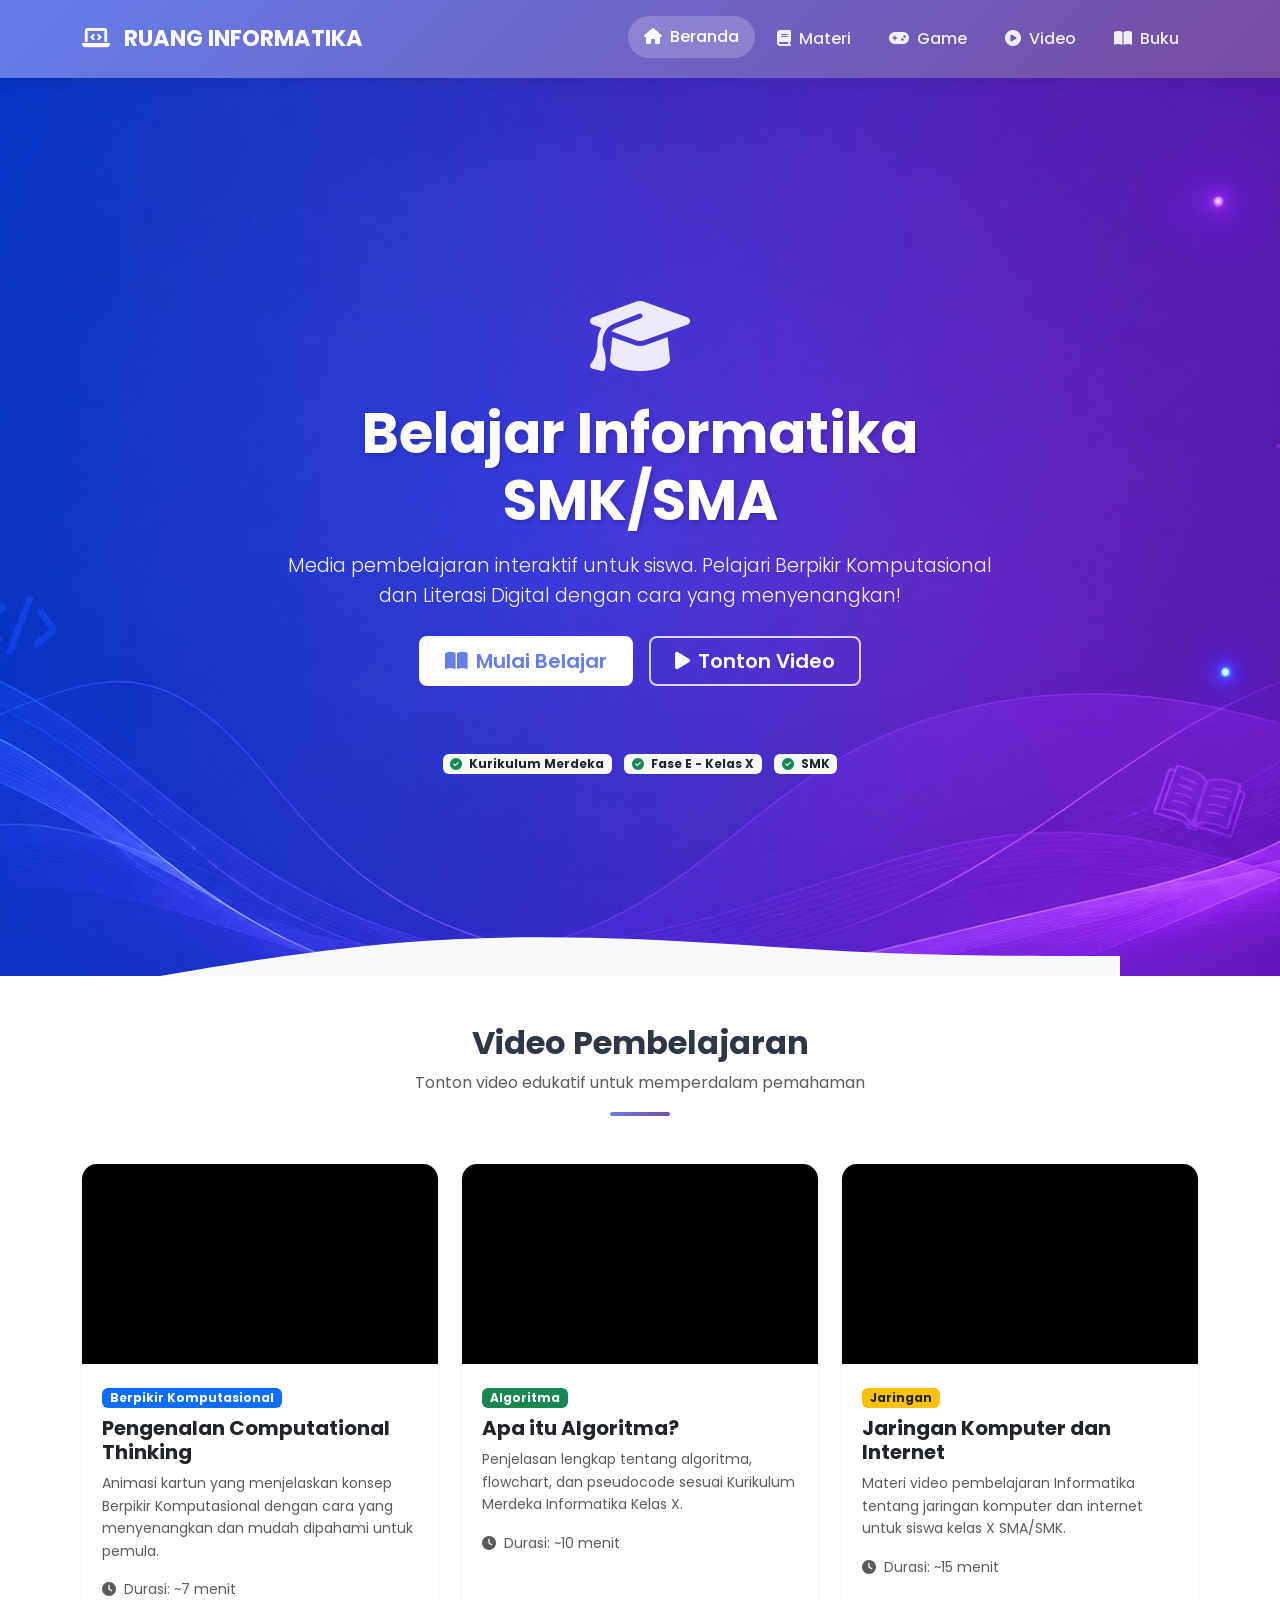
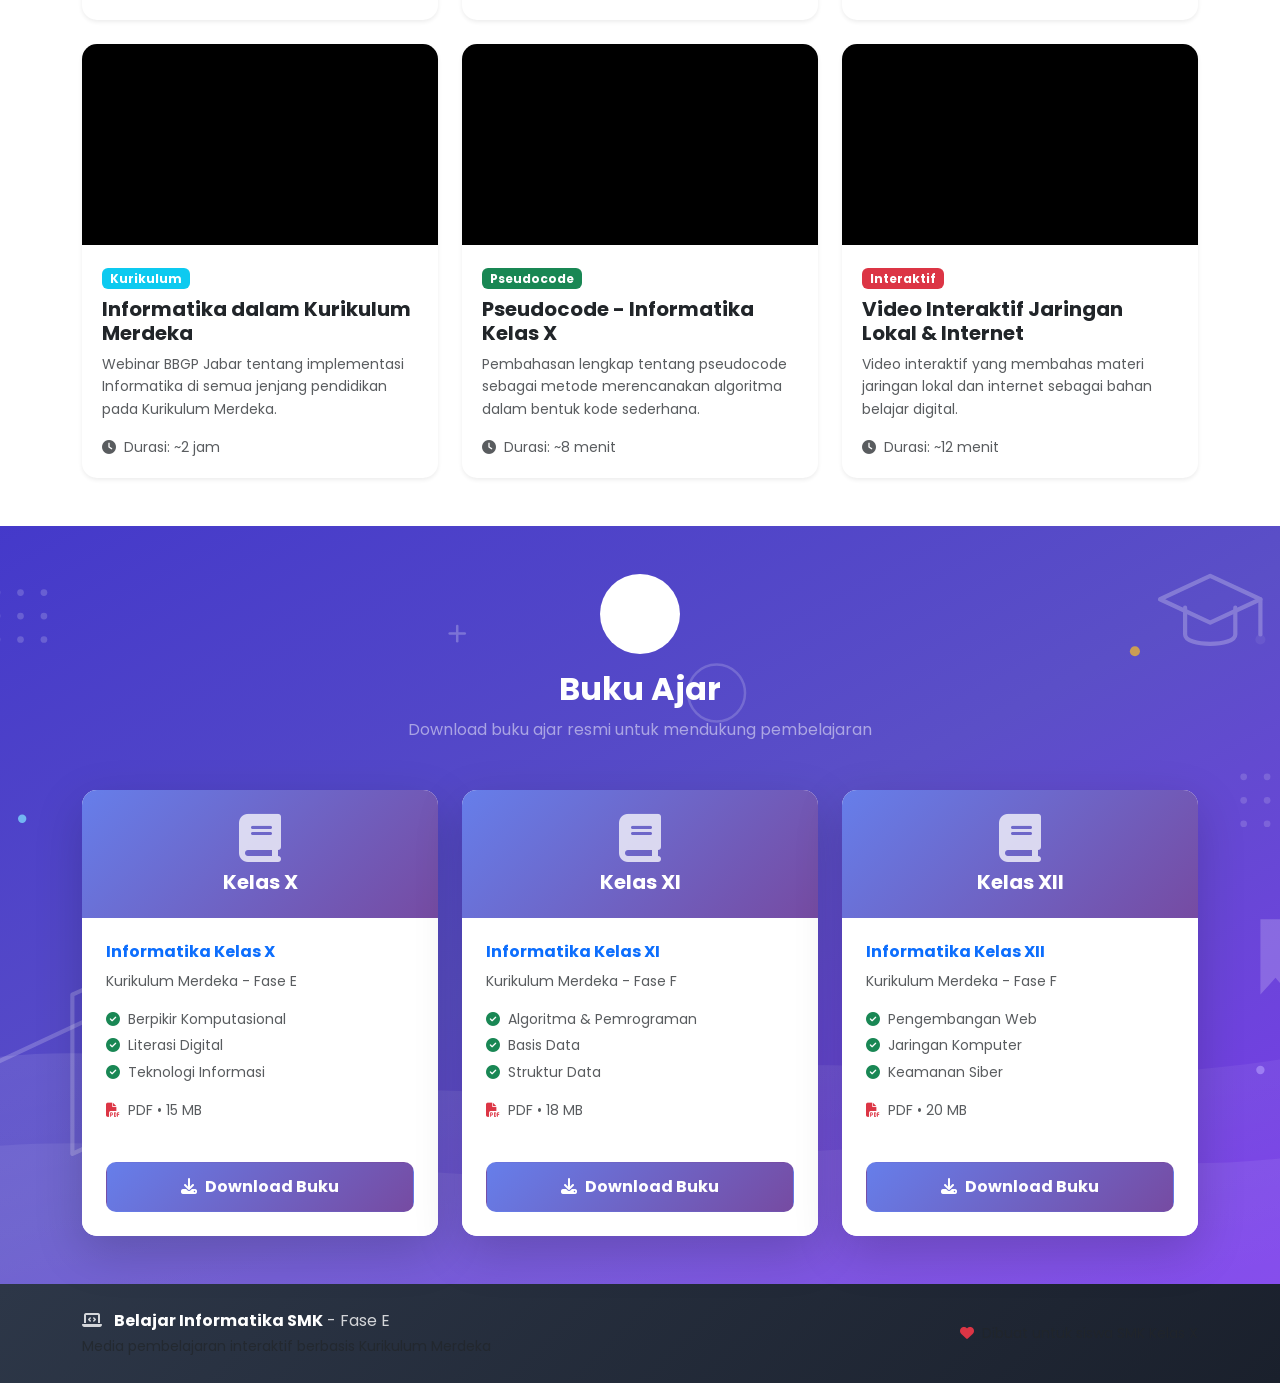
==== index.html @ 15241c8f "Add files via upload" ====
<!DOCTYPE html>
<html lang="id">
<head>
    <meta charset="UTF-8">
    <meta name="viewport" content="width=device-width, initial-scale=1.0">
    <title>Belajar Informatika SMK - Fase E</title>
    <!-- Bootstrap 5 CSS CDN -->
    <link href="https://cdn.jsdelivr.net/npm/bootstrap@5.3.2/dist/css/bootstrap.min.css" rel="stylesheet">
    <!-- Google Fonts -->
    <link href="https://fonts.googleapis.com/css2?family=Poppins:wght@300;400;500;600;700&display=swap" rel="stylesheet">
    <!-- Font Awesome -->
    <link rel="stylesheet" href="https://cdnjs.cloudflare.com/ajax/libs/font-awesome/6.4.2/css/all.min.css">
    <!-- Custom CSS -->
    <link rel="stylesheet" href="style.css">
<base target="_blank">
</head>
<body>
    <!-- ============================================ -->
    <!-- NAVBAR - Navigasi Utama Website              -->
    <!-- ============================================ -->
    <nav class="navbar navbar-expand-lg navbar-dark fixed-top" id="mainNav">
        <div class="container">
            <!-- Logo Website -->
            <a class="navbar-brand" href="#beranda">
                <i class="fas fa-laptop-code me-2"></i>
                <span class="fw-bold">RUANG INFORMATIKA</span>
            </a>
            <!-- Tombol Toggle untuk Mobile -->
            <button class="navbar-toggler" type="button" data-bs-toggle="collapse" data-bs-target="#navbarNav">
                <span class="navbar-toggler-icon"></span>
            </button>
            <!-- Menu Navigasi -->
            <div class="collapse navbar-collapse" id="navbarNav">
                <ul class="navbar-nav ms-auto">
                    <li class="nav-item">
                        <a class="nav-link active" href="#beranda"><i class="fas fa-home me-1"></i> Beranda</a>
                    </li>
                    <li class="nav-item">
                        <a class="nav-link" href="materi.html"><i class="fas fa-book me-1"></i> Materi</a>
                    </li>
                    <li class="nav-item">
                        <a class="nav-link" href="game.html"><i class="fas fa-gamepad me-1"></i> Game</a>
                    </li>
                    <li class="nav-item">
                        <a class="nav-link" href="#video"><i class="fas fa-play-circle me-1"></i> Video</a>
                    </li>
                    <li class="nav-item">
                        <a class="nav-link" href="#buku">
                            <i class="fas fa-book-open me-1"></i> Buku
                        </a>
                    </li>
                </ul>
            </div>
        </div>
    </nav>

    <!-- ============================================ -->
    <!-- HERO SECTION - Halaman Utama                 -->
    <!-- ============================================ -->
    <section id="beranda" class="hero-section d-flex align-items-center">
        <div class="container text-center">
            <div class="row justify-content-center">
                <div class="col-lg-8">
                    <!-- Animasi Icon -->
                    <div class="hero-icon mb-4">
                        <i class="fas fa-graduation-cap"></i>
                    </div>
                    <h1 class="display-4 fw-bold mb-3">Belajar Informatika SMK/SMA</h1>
                    <p class="lead mb-4">
                        Media pembelajaran interaktif untuk siswa. Pelajari Berpikir Komputasional 
                        dan Literasi Digital dengan cara yang menyenangkan!
                    </p>
                    <div class="d-flex justify-content-center gap-3 flex-wrap">
                        <a href="materi.html#bk" class="btn btn-primary btn-lg px-4">
                            <i class="fas fa-book-open me-2"></i>Mulai Belajar
                        </a>
                        <a href="#video" class="btn btn-outline-light btn-lg px-4">
                            <i class="fas fa-play me-2"></i>Tonton Video
                        </a>
                    </div>
                    <!-- Info CP -->
                    <div class="mt-5 pt-3">
                        <span class="badge bg-light text-dark me-2"><i class="fas fa-check-circle text-success me-1"></i> Kurikulum Merdeka</span>
                        <span class="badge bg-light text-dark me-2"><i class="fas fa-check-circle text-success me-1"></i> Fase E - Kelas X</span>
                        <span class="badge bg-light text-dark"><i class="fas fa-check-circle text-success me-1"></i> SMK</span>
                    </div>
                </div>
            </div>
        </div>
        <!-- Wave SVG -->
        <div class="wave-bottom">
            <svg viewBox="0 0 1440 120" fill="none" xmlns="http://www.w3.org/2000/svg">
                <path d="M0 120L60 110C120 100 240 80 360 70C480 60 600 60 720 65C840 70 960 80 1080 85C1200 90 1320 90 1380 90L1440 90V120H1380C1320 120 1200 120 1080 120C960 120 840 120 720 120C600 120 480 120 360 120C240 120 120 120 60 120H0Z" fill="#f8f9fa"/>
            </svg>
        </div>
    </section>

    <!-- ============================================ -->
    <!-- VIDEO SECTION - Pembelajaran Visual          -->
    <!-- ============================================ -->
    <section id="video" class="py-5">
        <div class="container">
            <div class="text-center mb-5">
                <h2 class="fw-bold section-title">Video Pembelajaran</h2>
                <p class="text-muted">Tonton video edukatif untuk memperdalam pemahaman</p>
                <div class="divider mx-auto"></div>
            </div>

            <div class="row g-4">
                <!-- Video 1: Berpikir Komputasional -->
                <div class="col-md-6 col-lg-4">
                    <div class="card video-card border-0 shadow-sm h-100">
                        <div class="ratio ratio-16x9">
                            <iframe 
                                src="https://www.youtube.com/embed/jCb9fpPrxLc" 
                                title="Pengenalan Computational Thinking"
                                allowfullscreen>
                            </iframe>
                        </div>
                        <div class="card-body">
                            <span class="badge bg-primary mb-2">Berpikir Komputasional</span>
                            <h5 class="card-title fw-bold">Pengenalan Computational Thinking</h5>
                            <p class="card-text text-muted small">
                                Animasi kartun yang menjelaskan konsep Berpikir Komputasional 
                                dengan cara yang menyenangkan dan mudah dipahami untuk pemula.
                            </p>
                            <div class="d-flex align-items-center text-muted small">
                                <i class="fas fa-clock me-2"></i> Durasi: ~7 menit
                            </div>
                        </div>
                    </div>
                </div>

                <!-- Video 2: Algoritma & Pseudocode -->
                <div class="col-md-6 col-lg-4">
                    <div class="card video-card border-0 shadow-sm h-100">
                        <div class="ratio ratio-16x9">
                            <iframe 
                                src="https://www.youtube.com/embed/BMHayvVbP1k" 
                                title="Apa itu Algoritma?"
                                allowfullscreen>
                            </iframe>
                        </div>
                        <div class="card-body">
                            <span class="badge bg-success mb-2">Algoritma</span>
                            <h5 class="card-title fw-bold">Apa itu Algoritma?</h5>
                            <p class="card-text text-muted small">
                                Penjelasan lengkap tentang algoritma, flowchart, dan pseudocode 
                                sesuai Kurikulum Merdeka Informatika Kelas X.
                            </p>
                            <div class="d-flex align-items-center text-muted small">
                                <i class="fas fa-clock me-2"></i> Durasi: ~10 menit
                            </div>
                        </div>
                    </div>
                </div>

                <!-- Video 3: Jaringan Komputer -->
                <div class="col-md-6 col-lg-4">
                    <div class="card video-card border-0 shadow-sm h-100">
                        <div class="ratio ratio-16x9">
                            <iframe 
                                src="https://www.youtube.com/embed/IxHjcgRG0Ng" 
                                title="Jaringan Komputer dan Internet"
                                allowfullscreen>
                            </iframe>
                        </div>
                        <div class="card-body">
                            <span class="badge bg-warning text-dark mb-2">Jaringan</span>
                            <h5 class="card-title fw-bold">Jaringan Komputer dan Internet</h5>
                            <p class="card-text text-muted small">
                                Materi video pembelajaran Informatika tentang jaringan komputer 
                                dan internet untuk siswa kelas X SMA/SMK.
                            </p>
                            <div class="d-flex align-items-center text-muted small">
                                <i class="fas fa-clock me-2"></i> Durasi: ~15 menit
                            </div>
                        </div>
                    </div>
                </div>

                <!-- Video 4: Literasi Digital -->
                <div class="col-md-6 col-lg-4">
                    <div class="card video-card border-0 shadow-sm h-100">
                        <div class="ratio ratio-16x9">
                            <iframe 
                                src="https://www.youtube.com/embed/hwLjSUuyQTw" 
                                title="Informatika dalam Kurikulum Merdeka"
                                allowfullscreen>
                            </iframe>
                        </div>
                        <div class="card-body">
                            <span class="badge bg-info mb-2">Kurikulum</span>
                            <h5 class="card-title fw-bold">Informatika dalam Kurikulum Merdeka</h5>
                            <p class="card-text text-muted small">
                                Webinar BBGP Jabar tentang implementasi Informatika di semua 
                                jenjang pendidikan pada Kurikulum Merdeka.
                            </p>
                            <div class="d-flex align-items-center text-muted small">
                                <i class="fas fa-clock me-2"></i> Durasi: ~2 jam
                            </div>
                        </div>
                    </div>
                </div>

                <!-- Video 5: Pseudocode -->
                <div class="col-md-6 col-lg-4">
                    <div class="card video-card border-0 shadow-sm h-100">
                        <div class="ratio ratio-16x9">
                            <iframe 
                                src="https://www.youtube.com/embed/QyY5cfz2390" 
                                title="Pseudocode Informatika Kelas X"
                                allowfullscreen>
                            </iframe>
                        </div>
                        <div class="card-body">
                            <span class="badge bg-success mb-2">Pseudocode</span>
                            <h5 class="card-title fw-bold">Pseudocode - Informatika Kelas X</h5>
                            <p class="card-text text-muted small">
                                Pembahasan lengkap tentang pseudocode sebagai metode 
                                merencanakan algoritma dalam bentuk kode sederhana.
                            </p>
                            <div class="d-flex align-items-center text-muted small">
                                <i class="fas fa-clock me-2"></i> Durasi: ~8 menit
                            </div>
                        </div>
                    </div>
                </div>

                <!-- Video 6: Keamanan Digital -->
                <div class="col-md-6 col-lg-4">
                    <div class="card video-card border-0 shadow-sm h-100">
                        <div class="ratio ratio-16x9">
                            <iframe 
                                src="https://www.youtube.com/embed/nlryyGLl16k" 
                                title="Video Interaktif Jaringan Lokal dan Internet"
                                allowfullscreen>
                            </iframe>
                        </div>
                        <div class="card-body">
                            <span class="badge bg-danger mb-2">Interaktif</span>
                            <h5 class="card-title fw-bold">Video Interaktif Jaringan Lokal & Internet</h5>
                            <p class="card-text text-muted small">
                                Video interaktif yang membahas materi jaringan lokal dan 
                                internet sebagai bahan belajar digital.
                            </p>
                            <div class="d-flex align-items-center text-muted small">
                                <i class="fas fa-clock me-2"></i> Durasi: ~12 menit
                            </div>
                        </div>
                    </div>
                </div>
            </div>
        </div>
    </section>

<!-- ========================================== -->
<!-- SECTION BUKU - Download Buku Ajar          -->
<!-- ========================================== -->
<section id="buku" class="py-5">
  <div class="container">
    
    <!-- Header Section -->
    <div class="text-center mb-5">
      <div class="d-inline-flex align-items-center justify-content-center rounded-circle bg-white bg-opacity-20 mb-3" 
           style="width: 80px; height: 80px;">
        <i class="fas fa-book-open fa-2x text-white"></i>
      </div>
      <h2 class="fw-bold text-white mb-2">Buku Ajar</h2>
      <p class="text-white-50">Download buku ajar resmi untuk mendukung pembelajaran</p>
    </div>

    <!-- Grid Buku -->
    <div class="row g-4 justify-content-center">
      
      <!-- Buku Kelas X -->
      <div class="col-md-6 col-lg-4">
        <div class="card h-100 border-0 shadow-lg" style="border-radius: 15px; overflow: hidden;">
          <div class="card-header text-white text-center py-4" 
               style="background: linear-gradient(135deg, #667eea 0%, #764ba2 100%); border: none;">
            <i class="fas fa-book fa-3x mb-2 opacity-75"></i>
            <h5 class="fw-bold mb-0">Kelas X</h5>
          </div>
          <div class="card-body p-4">
            <h6 class="fw-bold text-primary">Informatika Kelas X</h6>
            <p class="text-muted small mb-3">Kurikulum Merdeka - Fase E</p>
            
            <ul class="list-unstyled small text-muted mb-3">
              <li class="mb-1"><i class="fas fa-check-circle text-success me-2"></i>Berpikir Komputasional</li>
              <li class="mb-1"><i class="fas fa-check-circle text-success me-2"></i>Literasi Digital</li>
              <li class="mb-1"><i class="fas fa-check-circle text-success me-2"></i>Teknologi Informasi</li>
            </ul>

            <div class="d-flex align-items-center text-muted small mb-3">
              <i class="fas fa-file-pdf text-danger me-2"></i>
              <span>PDF • 15 MB</span>
            </div>
          </div>
          <div class="card-footer bg-white border-0 p-4 pt-0">
            <a href="https://buku.kemendikdasmen.go.id/katalog/informatika-untuk-smamasmkmak-kelas-x-edisi-revisi" 
               class="btn w-100 text-white fw-bold" 
               style="background: linear-gradient(135deg, #667eea 0%, #764ba2 100%); border-radius: 10px; padding: 12px;"
               download>
              <i class="fas fa-download me-2"></i>Download Buku
            </a>
          </div>
        </div>
      </div>

      <!-- Buku Kelas XI -->
      <div class="col-md-6 col-lg-4">
        <div class="card h-100 border-0 shadow-lg" style="border-radius: 15px; overflow: hidden;">
          <div class="card-header text-white text-center py-4" 
               style="background: linear-gradient(135deg, #667eea 0%, #764ba2 100%); border: none;">
            <i class="fas fa-book fa-3x mb-2 opacity-75"></i>
            <h5 class="fw-bold mb-0">Kelas XI</h5>
          </div>
          <div class="card-body p-4">
            <h6 class="fw-bold text-primary">Informatika Kelas XI</h6>
            <p class="text-muted small mb-3">Kurikulum Merdeka - Fase F</p>
            
            <ul class="list-unstyled small text-muted mb-3">
              <li class="mb-1"><i class="fas fa-check-circle text-success me-2"></i>Algoritma & Pemrograman</li>
              <li class="mb-1"><i class="fas fa-check-circle text-success me-2"></i>Basis Data</li>
              <li class="mb-1"><i class="fas fa-check-circle text-success me-2"></i>Struktur Data</li>
            </ul>

            <div class="d-flex align-items-center text-muted small mb-3">
              <i class="fas fa-file-pdf text-danger me-2"></i>
              <span>PDF • 18 MB</span>
            </div>
          </div>
          <div class="card-footer bg-white border-0 p-4 pt-0">
            <a href="https://buku.kemendikdasmen.go.id/katalog/informatika-untuk-smama-kelas-xi-edisi-revisi" 
               class="btn w-100 text-white fw-bold" 
               style="background: linear-gradient(135deg, #667eea 0%, #764ba2 100%); border-radius: 10px; padding: 12px;"
               download>
              <i class="fas fa-download me-2"></i>Download Buku
            </a>
          </div>
        </div>
      </div>

      <!-- Buku Kelas XII -->
      <div class="col-md-6 col-lg-4">
        <div class="card h-100 border-0 shadow-lg" style="border-radius: 15px; overflow: hidden;">
          <div class="card-header text-white text-center py-4" 
               style="background: linear-gradient(135deg, #667eea 0%, #764ba2 100%); border: none;">
            <i class="fas fa-book fa-3x mb-2 opacity-75"></i>
            <h5 class="fw-bold mb-0">Kelas XII</h5>
          </div>
          <div class="card-body p-4">
            <h6 class="fw-bold text-primary">Informatika Kelas XII</h6>
            <p class="text-muted small mb-3">Kurikulum Merdeka - Fase F</p>
            
            <ul class="list-unstyled small text-muted mb-3">
              <li class="mb-1"><i class="fas fa-check-circle text-success me-2"></i>Pengembangan Web</li>
              <li class="mb-1"><i class="fas fa-check-circle text-success me-2"></i>Jaringan Komputer</li>
              <li class="mb-1"><i class="fas fa-check-circle text-success me-2"></i>Keamanan Siber</li>
            </ul>

            <div class="d-flex align-items-center text-muted small mb-3">
              <i class="fas fa-file-pdf text-danger me-2"></i>
              <span>PDF • 20 MB</span>
            </div>
          </div>
          <div class="card-footer bg-white border-0 p-4 pt-0">
            <a href="https://buku.kemendikdasmen.go.id/katalog/informatika-untuk-smama-kelas-xii" 
               class="btn w-100 text-white fw-bold" 
               style="background: linear-gradient(135deg, #667eea 0%, #764ba2 100%); border-radius: 10px; padding: 12px;"
               download>
              <i class="fas fa-download me-2"></i>Download Buku
            </a>
          </div>
        </div>
      </div>

    </div>
  </div>
</section>

    <!-- ============================================ -->
    <!-- FOOTER - Bagian Bawah Website                -->
    <!-- ============================================ -->
    <footer class="footer py-4">
        <div class="container">
            <div class="row align-items-center">
                <div class="col-md-6 text-center text-md-start">
                    <p class="mb-0">
                        <i class="fas fa-laptop-code me-2"></i>
                        <strong>Belajar Informatika SMK</strong> - Fase E
                    </p>
                    <small class="text-muted">Media pembelajaran interaktif berbasis Kurikulum Merdeka</small>
                </div>
                <div class="col-md-6 text-center text-md-end mt-3 mt-md-0">
                    <small class="text-muted">
                        <i class="fas fa-heart text-danger me-1"></i> Dibuat untuk siswa SMK Kelas X
                    </small>
                </div>
            </div>
        </div>
    </footer>

    <!-- Tombol Kembali ke Atas -->
    <button id="backToTop" class="btn btn-primary rounded-circle shadow" title="Kembali ke Atas">
        <i class="fas fa-arrow-up"></i>
    </button>

    <!-- Bootstrap 5 JS Bundle -->
    <script src="https://cdn.jsdelivr.net/npm/bootstrap@5.3.2/dist/js/bootstrap.bundle.min.js"></script>
    <!-- Custom JavaScript -->
    <script src="script.js"></script>
</body>
</html>
---- style.css ----
/* ============================================ */
/* STYLE.CSS - Gaya Tampilan Website            */
/* Dibuat untuk: Belajar Informatika SMK Fase E */
/* ============================================ */

/* --- Variabel Warna (CSS Custom Properties) --- */
:root {
    --primary-color: #4e73df;
    --secondary-color: #858796;
    --success-color: #1cc88a;
    --info-color: #36b9cc;
    --warning-color: #f6c23e;
    --danger-color: #e74a3b;
    --dark-color: #5a5c69;
    --light-color: #f8f9fc;
    --font-family: 'Poppins', sans-serif;
}

/* --- Reset & Base Styles --- */
* {
    margin: 0;
    padding: 0;
    box-sizing: border-box;
}

body {
    font-family: var(--font-family);
    background-color: #ffffff;
    color: #333;
    line-height: 1.6;
    padding-top: 76px; /* Ruang untuk navbar fixed */
}

html {
    scroll-behavior: smooth; /* Scroll halus saat klik navigasi */
}

/* ============================================ */
/* NAVBAR - Gaya Navigasi                       */
/* ============================================ */
#mainNav {
    background: linear-gradient(135deg, #667eea 0%, #764ba2 100%);
    padding: 1rem 0;
    transition: all 0.3s ease;
    box-shadow: 0 2px 15px rgba(0,0,0,0.1);
}

#mainNav.navbar-scrolled {
    padding: 0.5rem 0;
    background: linear-gradient(135deg, #667eea 0%, #764ba2 100%);
    box-shadow: 0 4px 20px rgba(0,0,0,0.15);
}

.navbar-brand {
    font-size: 1.4rem;
    color: #fff !important;
}

.nav-link {
    color: rgba(255,255,255,0.9) !important;
    font-weight: 500;
    padding: 0.5rem 1rem !important;
    border-radius: 25px;
    transition: all 0.3s ease;
    margin: 0 3px;
}

.nav-link:hover,
.nav-link.active {
    color: #fff !important;
    background-color: rgba(255,255,255,0.2);
    transform: translateY(-2px);
}

/* ============================================ */
/* HERO SECTION - Halaman Utama                 */
/* ============================================ */
.hero-section {
    min-height: 100vh;
    background-image: url('images/hero-bg.jpg');
    background-size: cover;
    background-position: center;
    background-repeat: no-repeat;
    color: white;
    position: relative;
    padding: 120px 0 100px;
}

.hero-icon {
    animation: float 3s ease-in-out infinite;
}

.hero-icon i {
    font-size: 5rem;
    color: rgba(255,255,255,0.9);
}

@keyframes float {
    0%, 100% { transform: translateY(0); }
    50% { transform: translateY(-20px); }
}

.hero-section h1 {
    text-shadow: 2px 2px 4px rgba(0,0,0,0.2);
}

.hero-section .lead {
    font-size: 1.2rem;
    opacity: 0.95;
}

/* Tombol Hero */
.hero-section .btn-primary {
    background-color: #fff;
    color: #667eea;
    border: 2px solid #fff;
    font-weight: 600;
    transition: all 0.3s ease;
}

.hero-section .btn-primary:hover {
    background-color: transparent;
    color: #fff;
    transform: translateY(-3px);
    box-shadow: 0 10px 25px rgba(0,0,0,0.2);
}

.hero-section .btn-outline-light {
    border: 2px solid rgba(255,255,255,0.8);
    font-weight: 600;
    transition: all 0.3s ease;
}

.hero-section .btn-outline-light:hover {
    background-color: rgba(255,255,255,0.2);
    transform: translateY(-3px);
    box-shadow: 0 10px 25px rgba(0,0,0,0.2);
}

/* Wave SVG di bawah hero */
.wave-bottom {
    position: absolute;
    bottom: 0;
    left: 0;
    width: 100%;
    line-height: 0;
}

.wave-bottom svg {
    display: block;
    width: 100%;
    height: 80px;
}

/* ============================================ */
/* SECTION STYLES - Judul & Divider             */
/* ============================================ */
.section-title {
    color: #2d3748;
    position: relative;
    display: inline-block;
}

.divider {
    width: 60px;
    height: 4px;
    background: linear-gradient(135deg, #667eea 0%, #764ba2 100%);
    border-radius: 2px;
    margin-top: 15px;
}

/* ============================================ */
/* MATERI SECTION - Card Styles                 */
/* ============================================ */
.materi-card {
    border-radius: 15px;
    overflow: hidden;
    transition: all 0.3s ease;
    background: white;
}

.materi-card:hover {
    transform: translateY(-10px);
    box-shadow: 0 15px 35px rgba(0,0,0,0.1) !important;
}

/* Gradient backgrounds untuk card image */
.bg-gradient-primary { background: linear-gradient(135deg, #667eea 0%, #764ba2 100%); }
.bg-gradient-info { background: linear-gradient(135deg, #36b9cc 0%, #4e73df 100%); }
.bg-gradient-success { background: linear-gradient(135deg, #1cc88a 0%, #36b9cc 100%); }
.bg-gradient-warning { background: linear-gradient(135deg, #f6c23e 0%, #e74a3b 100%); }
.bg-gradient-danger { background: linear-gradient(135deg, #e74a3b 0%, #f6c23e 100%); }
.bg-gradient-secondary { background: linear-gradient(135deg, #858796 0%, #5a5c69 100%); }

.materi-card .card-body {
    padding: 1.5rem;
}

.materi-card .card-title {
    color: #2d3748;
    margin-bottom: 0.75rem;
}

.materi-card .badge {
    font-size: 0.75rem;
    padding: 0.4em 0.8em;
    border-radius: 20px;
}

/* Tab Pills */
.nav-pills .nav-link {
    color: #667eea !important;
    background-color: transparent;
    border: 2px solid #667eea;
    border-radius: 30px;
    padding: 0.6rem 1.5rem;
    font-weight: 600;
    margin: 0 5px 10px;
    transition: all 0.3s ease;
}

.nav-pills .nav-link:hover {
    background-color: #667eea;
    color: white !important;
}

.nav-pills .nav-link.active {
    background: linear-gradient(135deg, #667eea 0%, #764ba2 100%);
    border-color: transparent;
    color: white !important;
    box-shadow: 0 5px 15px rgba(102, 126, 234, 0.4);
}

/* ============================================ */
/* VIDEO SECTION - Card Video                   */
/* ============================================ */
.video-card {
    border-radius: 15px;
    overflow: hidden;
    transition: all 0.3s ease;
}

.video-card:hover {
    transform: translateY(-5px);
    box-shadow: 0 15px 35px rgba(0,0,0,0.12) !important;
}

.video-card .ratio {
    background-color: #000;
}

.video-card iframe {
    border: none;
}

.video-card .card-body {
    padding: 1.25rem;
}

/* ============================================ */
/* FOOTER - Bagian Bawah                        */
/* ============================================ */
.footer {
    background: linear-gradient(135deg, #2d3748 0%, #1a202c 100%);
    color: rgba(255,255,255,0.8);
}

.footer strong {
    color: white;
}

/* ============================================ */
/* BACK TO TOP BUTTON                           */
/* ============================================ */
#backToTop {
    position: fixed;
    bottom: 30px;
    right: 30px;
    width: 50px;
    height: 50px;
    display: none;
    align-items: center;
    justify-content: center;
    z-index: 1000;
    background: linear-gradient(135deg, #667eea 0%, #764ba2 100%);
    border: none;
    transition: all 0.3s ease;
}

#backToTop:hover {
    transform: translateY(-5px);
    box-shadow: 0 8px 20px rgba(102, 126, 234, 0.4);
}

#backToTop.show {
    display: flex;
}

/* ============================================ */
/* RESPONSIVE DESIGN - Mobile Friendly          */
/* ============================================ */
@media (max-width: 768px) {
    body {
        padding-top: 70px;
    }

    .hero-section {
        padding: 80px 0 60px;
        min-height: auto;
    }

    .hero-icon i {
        font-size: 3.5rem;
    }

    .hero-section h1 {
        font-size: 2rem;
    }

    .hero-section .lead {
        font-size: 1rem;
    }

    .nav-pills .nav-link {
        padding: 0.5rem 1rem;
        font-size: 0.9rem;
    }

    .materi-card,
    .video-card,
    .artikel-card {
        margin-bottom: 1rem;
    }
}

@media (max-width: 576px) {
    .hero-section h1 {
        font-size: 1.6rem;
    }

    .section-title {
        font-size: 1.5rem;
    }

    .navbar-brand {
        font-size: 1.1rem;
    }
}

/* ============================================ */
/* ANIMATIONS - Efek Tambahan                   */
/* ============================================ */
.fade-in {
    animation: fadeIn 0.8s ease-in;
}

@keyframes fadeIn {
    from { opacity: 0; transform: translateY(20px); }
    to { opacity: 1; transform: translateY(0); }
}

/* Selection color */
::selection {
    background-color: #667eea;
    color: white;
}

/* Scrollbar styling */
::-webkit-scrollbar {
    width: 10px;
}

::-webkit-scrollbar-track {
    background: #f1f1f1;
}

::-webkit-scrollbar-thumb {
    background: linear-gradient(135deg, #667eea 0%, #764ba2 100%);
    border-radius: 5px;
}

::-webkit-scrollbar-thumb:hover {
    background: linear-gradient(135deg, #764ba2 0%, #667eea 100%);
}
/* Styling khusus untuk section buku agar sesuai tema */
#buku {
  background-image: url('images/buku-bg.svg');
  background-size: cover;
  background-position: center;
  background-repeat: no-repeat;
}

#buku .card {
  transition: transform 0.3s ease, box-shadow 0.3s ease;
}

#buku .card:hover {
  transform: translateY(-10px);
  box-shadow: 0 20px 40px rgba(0,0,0,0.2) !important;
}

#buku .btn:hover {
  opacity: 0.9;
  transform: scale(1.02);
}
/* ============================================ */
/* GAME PAGE - Halaman Game Edukasi             */
/* ============================================ */
.game-hero {
    background-image: url('images/hero-bg.jpg');
    background-size: cover;
    background-position: center;
    background-repeat: no-repeat;
    padding: 140px 0 70px;
}

.game-card {
    border-radius: 15px;
    overflow: hidden;
    transition: all 0.3s ease;
}

.game-card:hover {
    transform: translateY(-8px);
    box-shadow: 0 15px 35px rgba(0,0,0,0.12) !important;
}

.game-card-icon {
    height: 130px;
    display: flex;
    align-items: center;
    justify-content: center;
    color: #fff;
    font-size: 2.8rem;
}

/* --- Quiz --- */
.quiz-box {
    background: #fff;
    border-radius: 15px;
    box-shadow: 0 5px 25px rgba(0,0,0,0.08);
    padding: 2rem;
    max-width: 700px;
    margin: 0 auto;
}

.quiz-progress {
    height: 10px;
    border-radius: 10px;
    overflow: hidden;
}

.quiz-option {
    display: block;
    width: 100%;
    text-align: left;
    border: 2px solid #e2e8f0;
    border-radius: 10px;
    padding: 0.75rem 1rem;
    margin-bottom: 10px;
    background: #fff;
    transition: all 0.2s ease;
    cursor: pointer;
}

.quiz-option:hover {
    border-color: #667eea;
    background: #f3f4fd;
}

.quiz-option.correct {
    border-color: #1cc88a;
    background: #e7f9f1;
}

.quiz-option.wrong {
    border-color: #e74a3b;
    background: #fdeceb;
}

/* --- Drag & Drop --- */
.dnd-item {
    background: linear-gradient(135deg, #667eea 0%, #764ba2 100%);
    color: #fff;
    padding: 10px 16px;
    border-radius: 10px;
    margin: 6px;
    cursor: grab;
    font-weight: 600;
    display: inline-block;
    box-shadow: 0 3px 8px rgba(0,0,0,0.15);
}

.dnd-item.dragging { opacity: 0.4; }

.dnd-pool {
    background: #f8f9fc;
    border: 2px dashed #c3c6e0;
    border-radius: 15px;
    padding: 15px;
    min-height: 90px;
}

.dnd-category {
    background: #fff;
    border: 2px dashed #667eea;
    border-radius: 15px;
    padding: 15px;
    min-height: 130px;
}

.dnd-category.dragover {
    background: #f0f1fc;
    border-color: #764ba2;
}

.dnd-category h6 {
    color: #667eea;
    font-weight: 700;
}

/* --- Cyber Defender --- */
.cyber-case {
    background: #fff;
    border-radius: 15px;
    box-shadow: 0 5px 25px rgba(0,0,0,0.08);
    padding: 2rem;
    max-width: 700px;
    margin: 0 auto;
}

.cyber-message {
    background: #f8f9fc;
    border-left: 4px solid #667eea;
    border-radius: 10px;
    padding: 1rem 1.25rem;
    margin-bottom: 1.5rem;
}

/* --- Result --- */
.game-result {
    text-align: center;
    max-width: 500px;
    margin: 0 auto;
    background: #fff;
    border-radius: 15px;
    box-shadow: 0 5px 25px rgba(0,0,0,0.08);
    padding: 2.5rem;
}

.game-result .score-circle {
    width: 130px;
    height: 130px;
    border-radius: 50%;
    background: linear-gradient(135deg, #667eea 0%, #764ba2 100%);
    color: #fff;
    display: flex;
    align-items: center;
    justify-content: center;
    font-size: 2rem;
    font-weight: 700;
    margin: 0 auto 1.5rem;
}
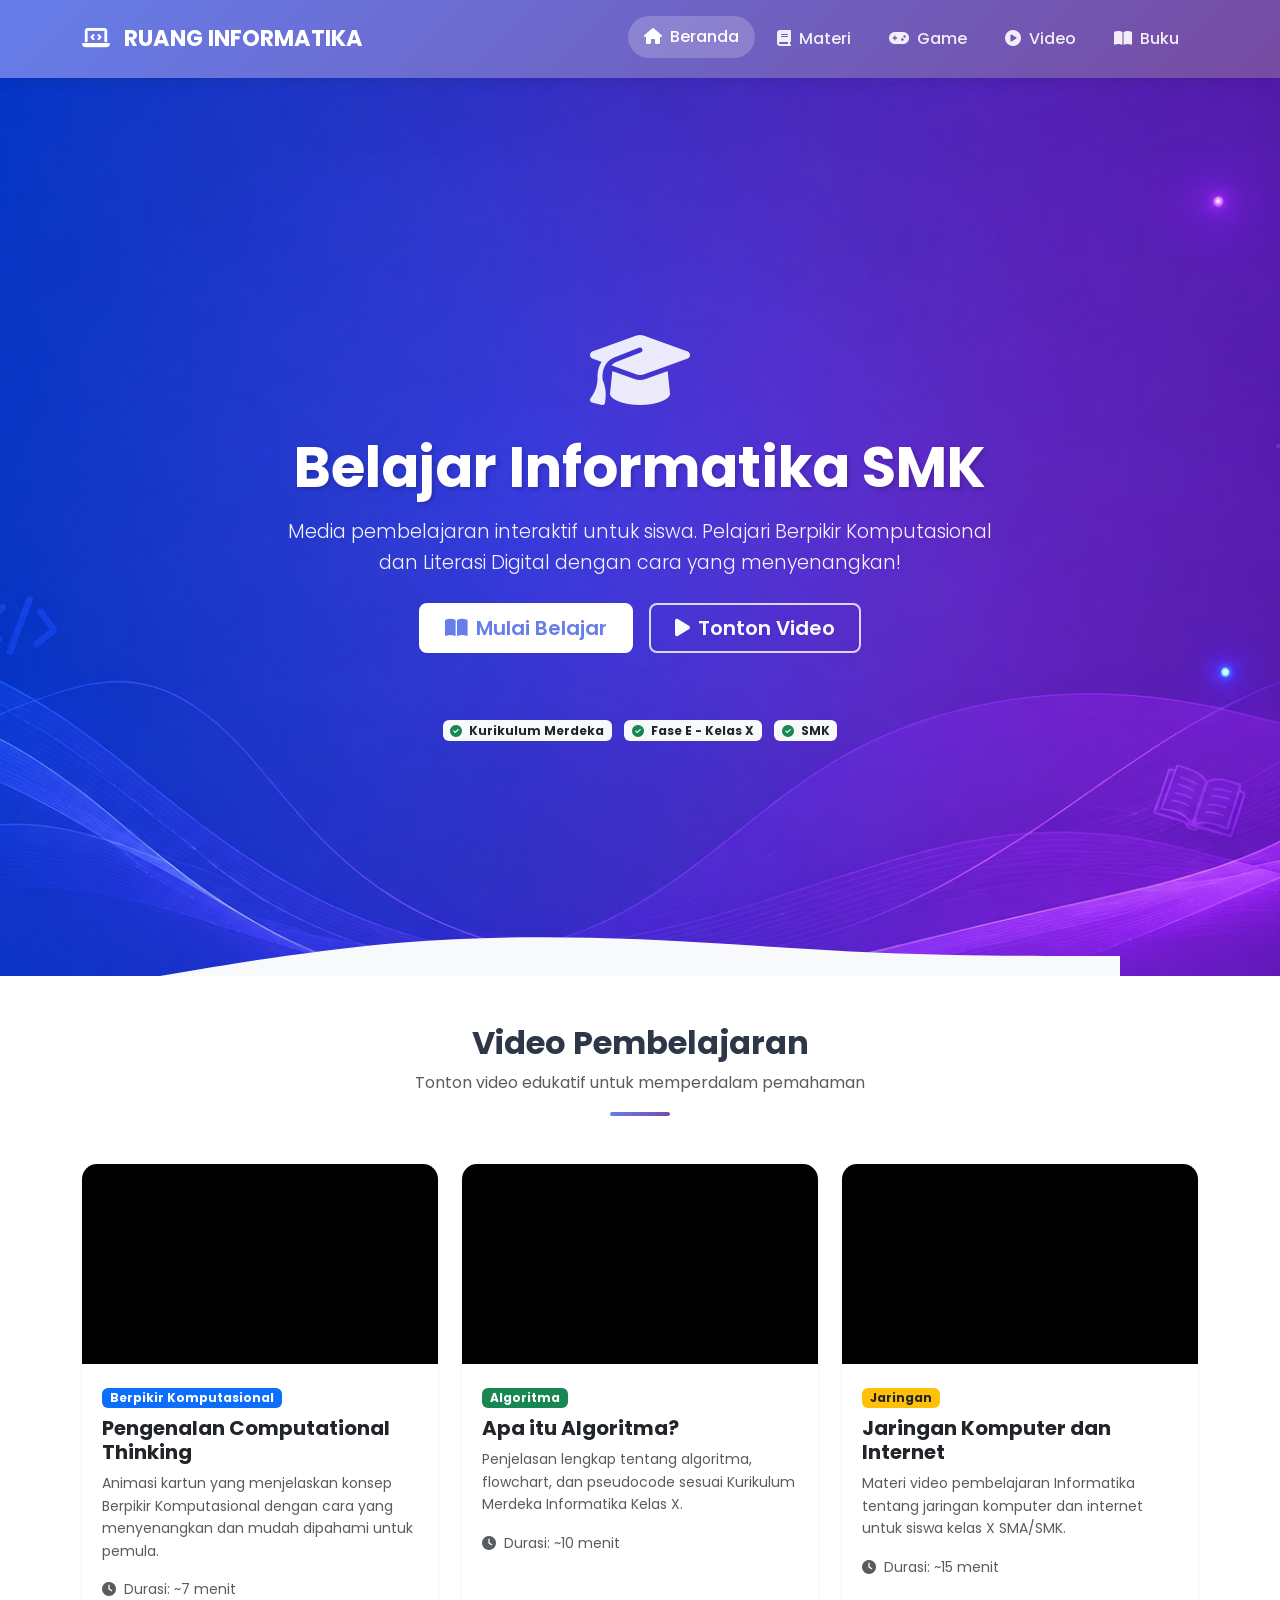
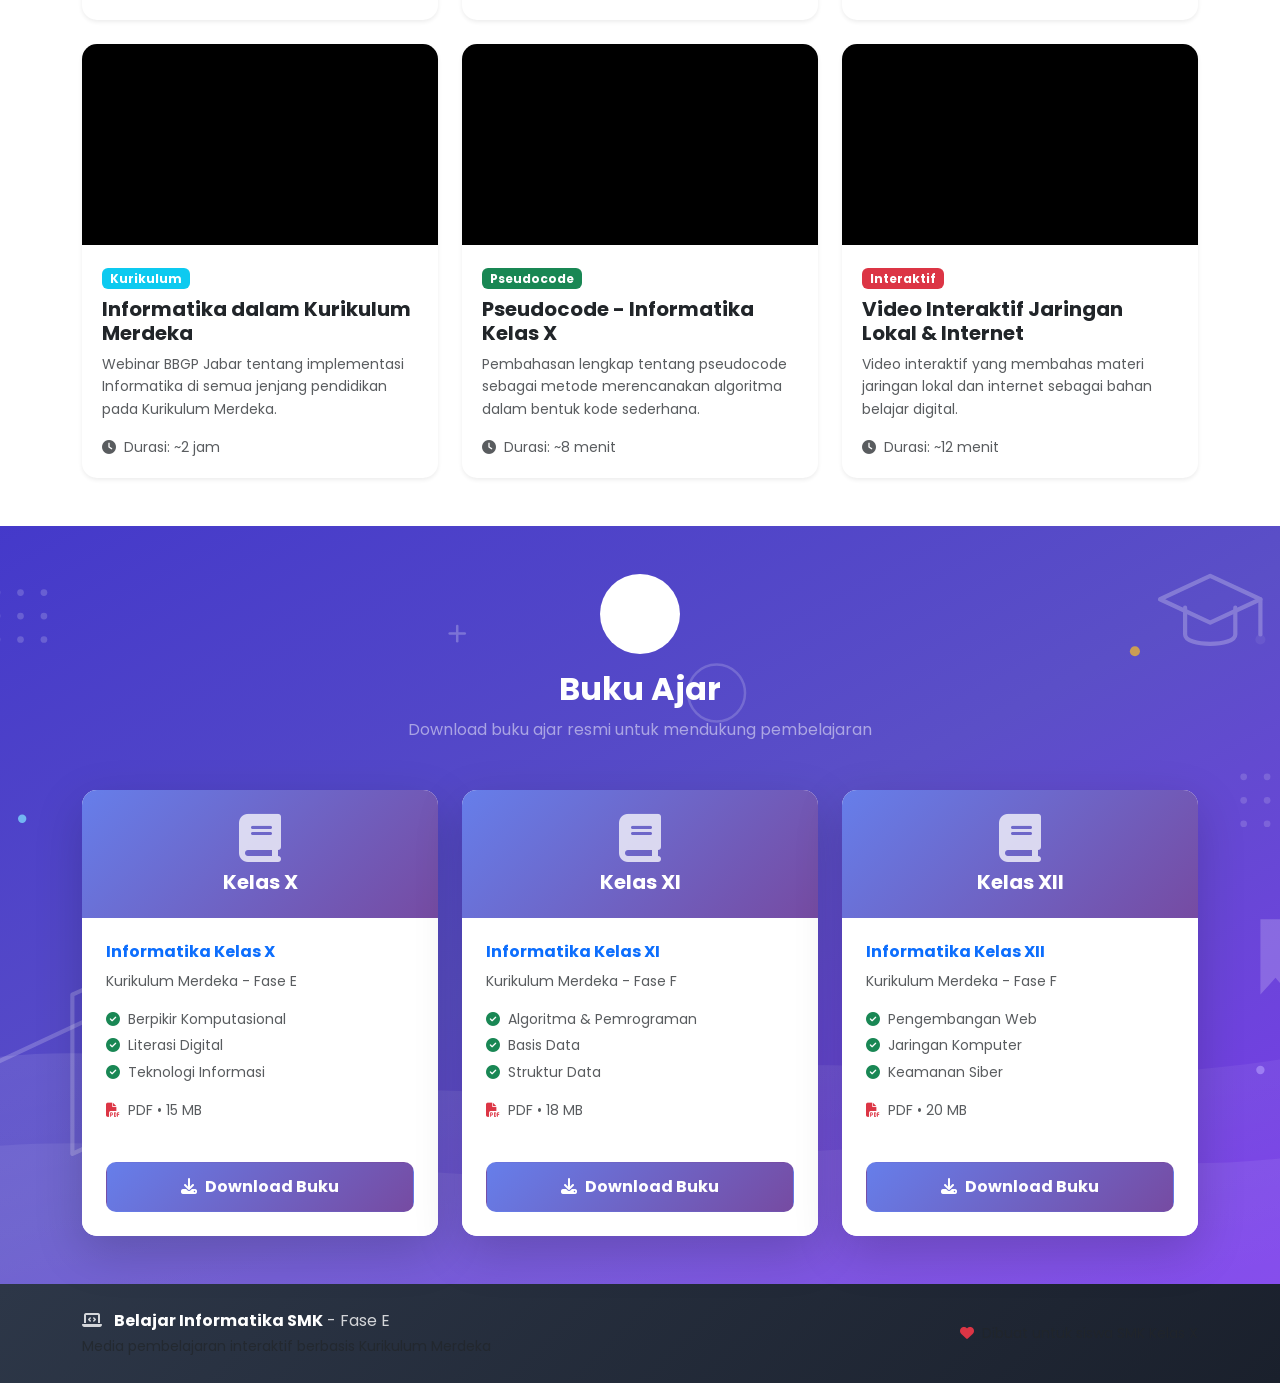
==== commit aaf97f7e: "index.html" ====
--- a/index.html
+++ b/index.html
@@ -65,7 +65,7 @@
                     <div class="hero-icon mb-4">
                         <i class="fas fa-graduation-cap"></i>
                     </div>
-                    <h1 class="display-4 fw-bold mb-3">Belajar Informatika SMK/SMA</h1>
+                    <h1 class="display-4 fw-bold mb-3">Belajar Informatika SMK</h1>
                     <p class="lead mb-4">
                         Media pembelajaran interaktif untuk siswa. Pelajari Berpikir Komputasional 
                         dan Literasi Digital dengan cara yang menyenangkan!
@@ -411,4 +411,4 @@
     <!-- Custom JavaScript -->
     <script src="script.js"></script>
 </body>
-</html>+</html>
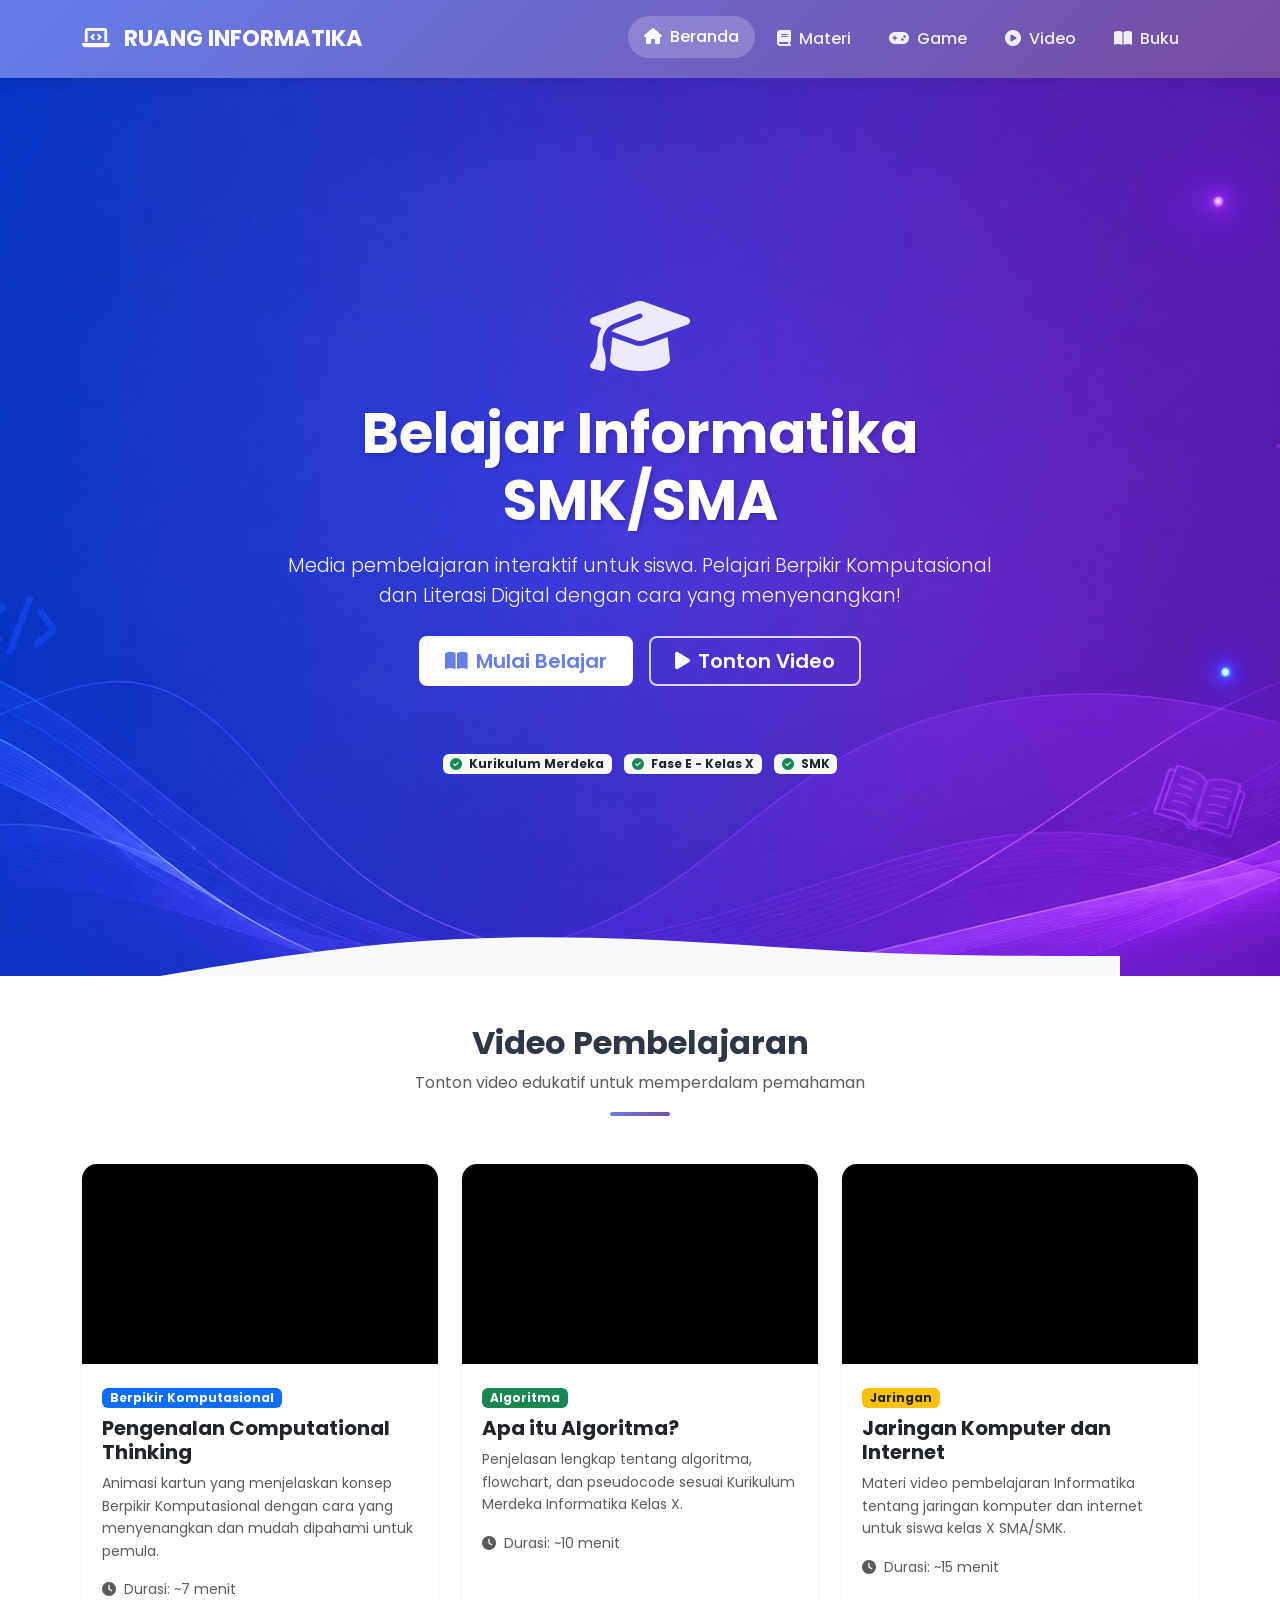
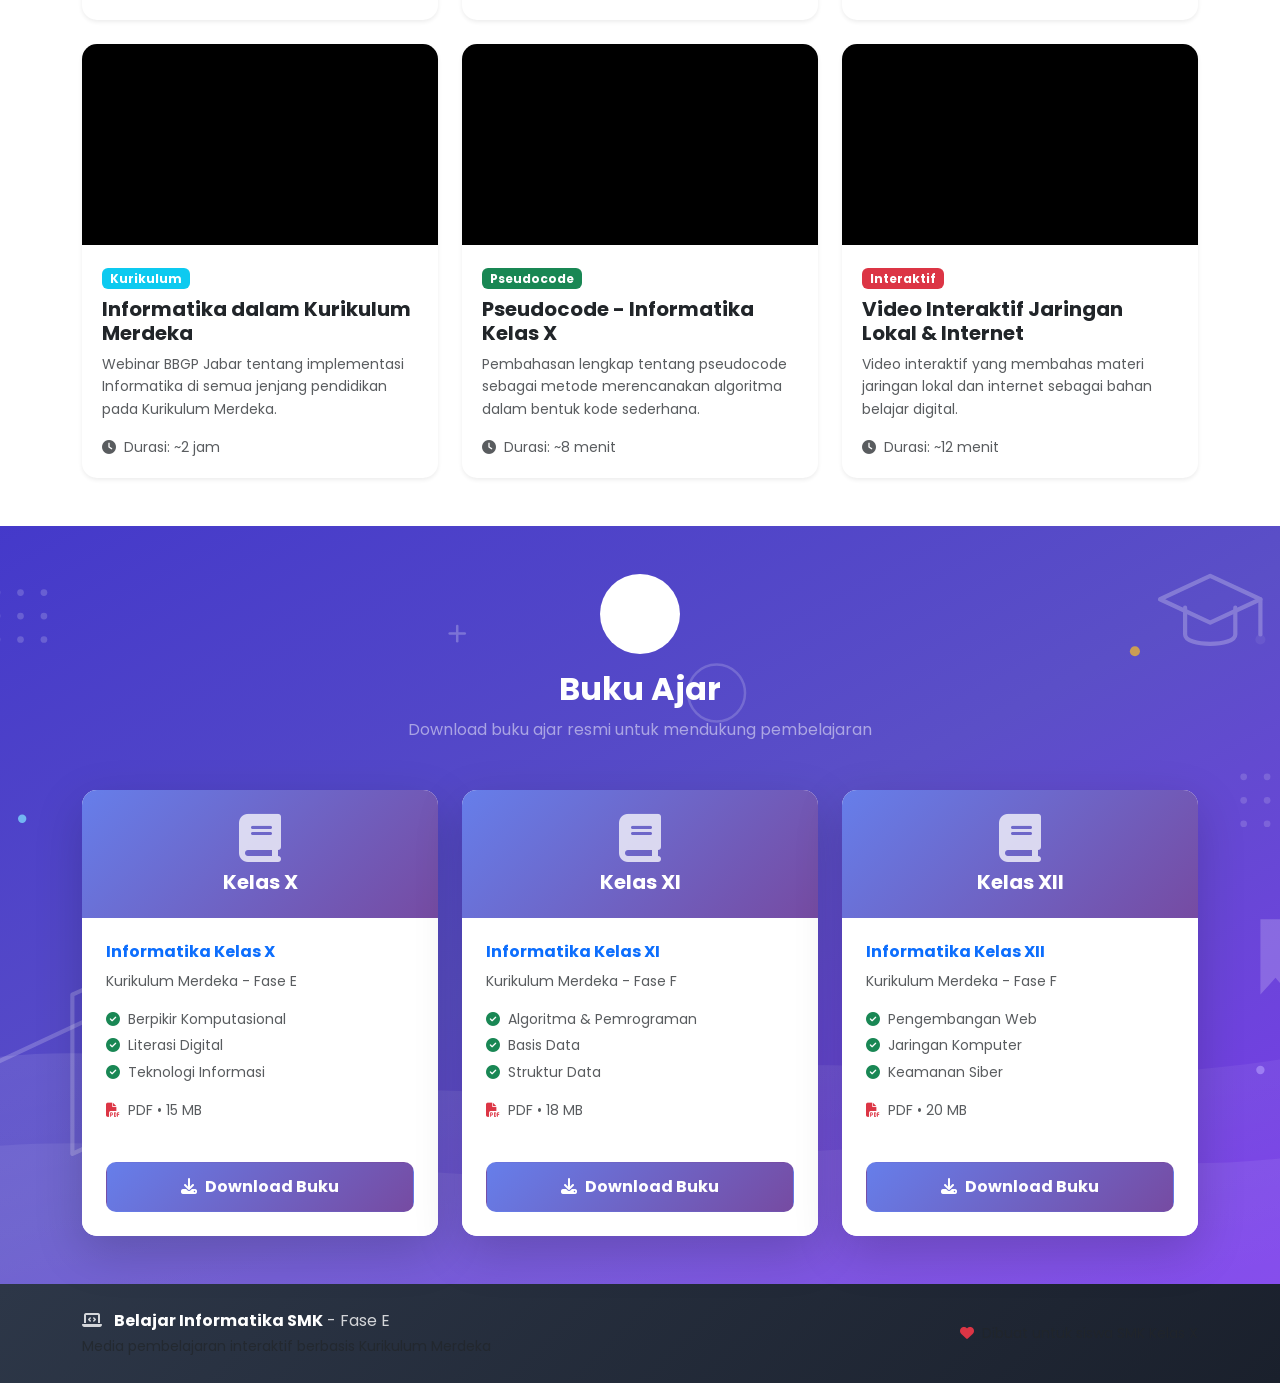
==== commit 013e2ca1: "Update index.html" ====
--- a/index.html
+++ b/index.html
@@ -65,7 +65,7 @@
                     <div class="hero-icon mb-4">
                         <i class="fas fa-graduation-cap"></i>
                     </div>
-                    <h1 class="display-4 fw-bold mb-3">Belajar Informatika SMK</h1>
+                    <h1 class="display-4 fw-bold mb-3">Belajar Informatika SMK/SMA</h1>
                     <p class="lead mb-4">
                         Media pembelajaran interaktif untuk siswa. Pelajari Berpikir Komputasional 
                         dan Literasi Digital dengan cara yang menyenangkan!
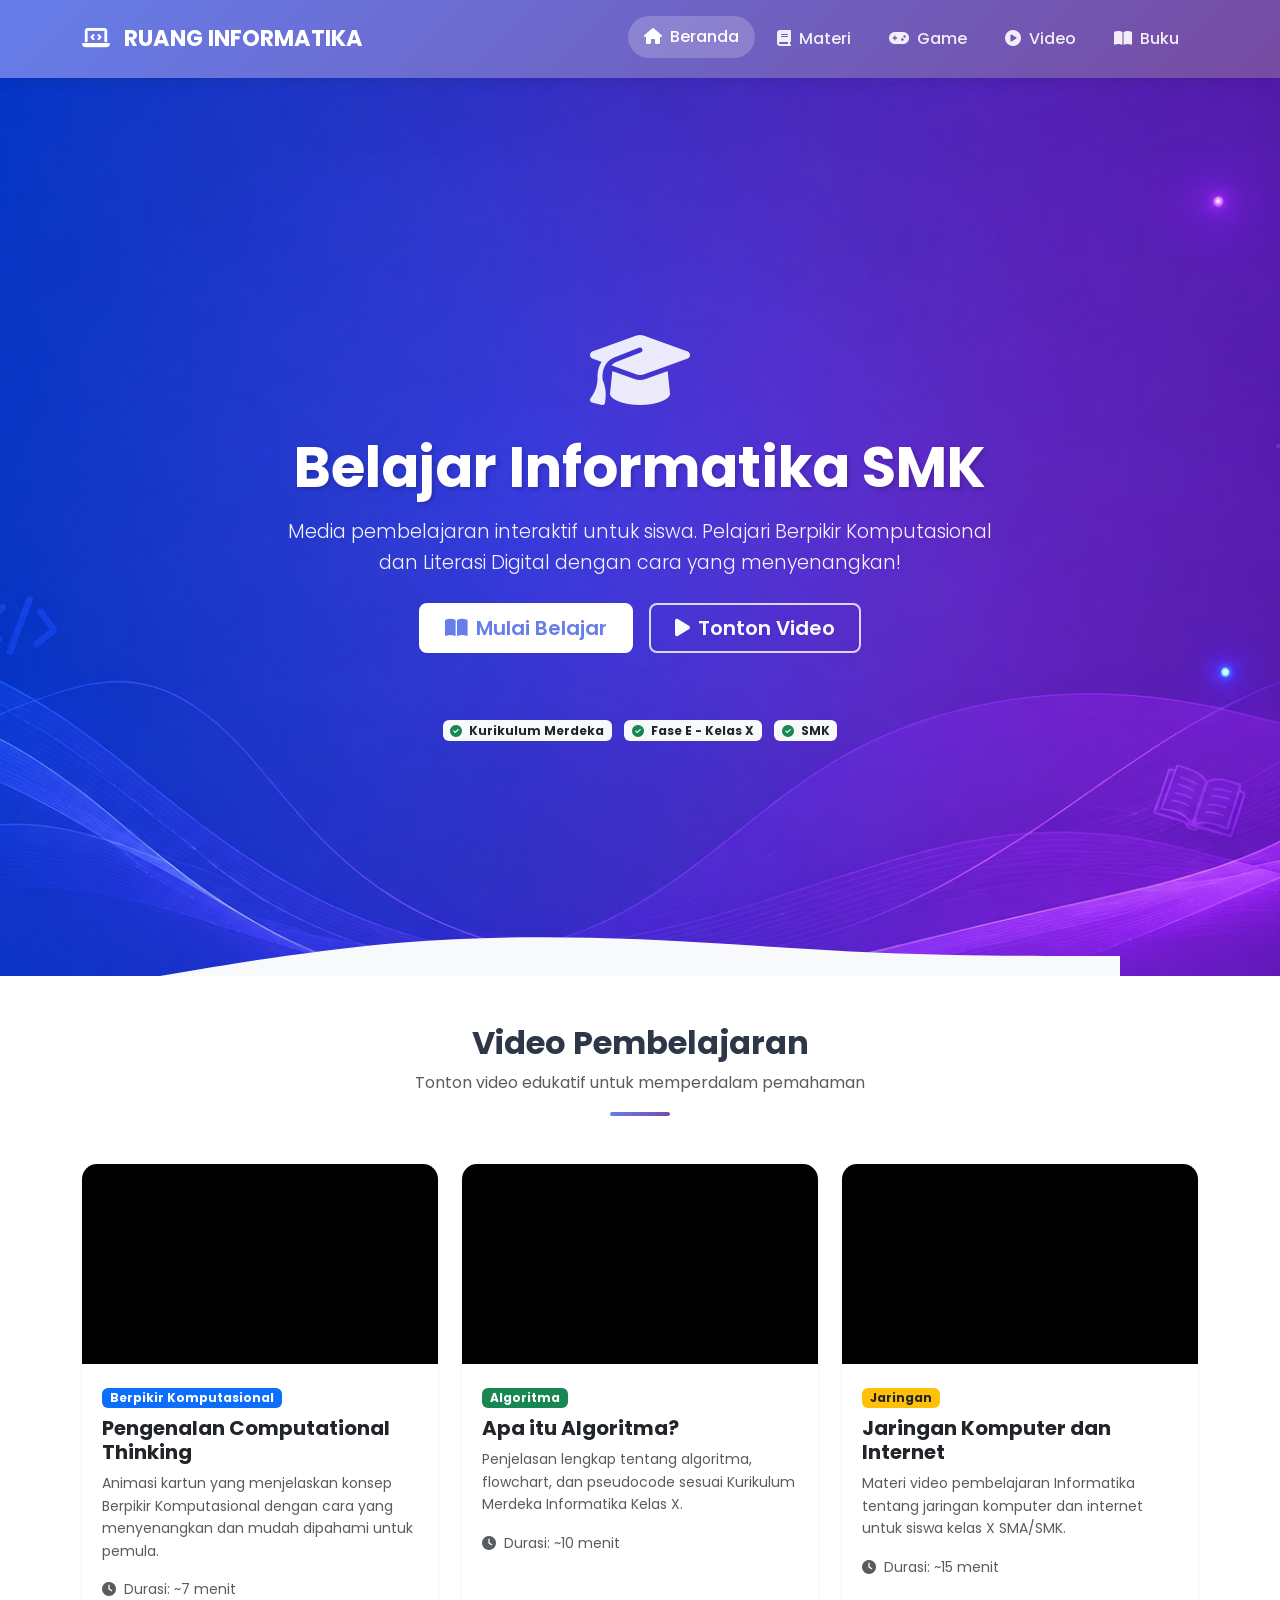
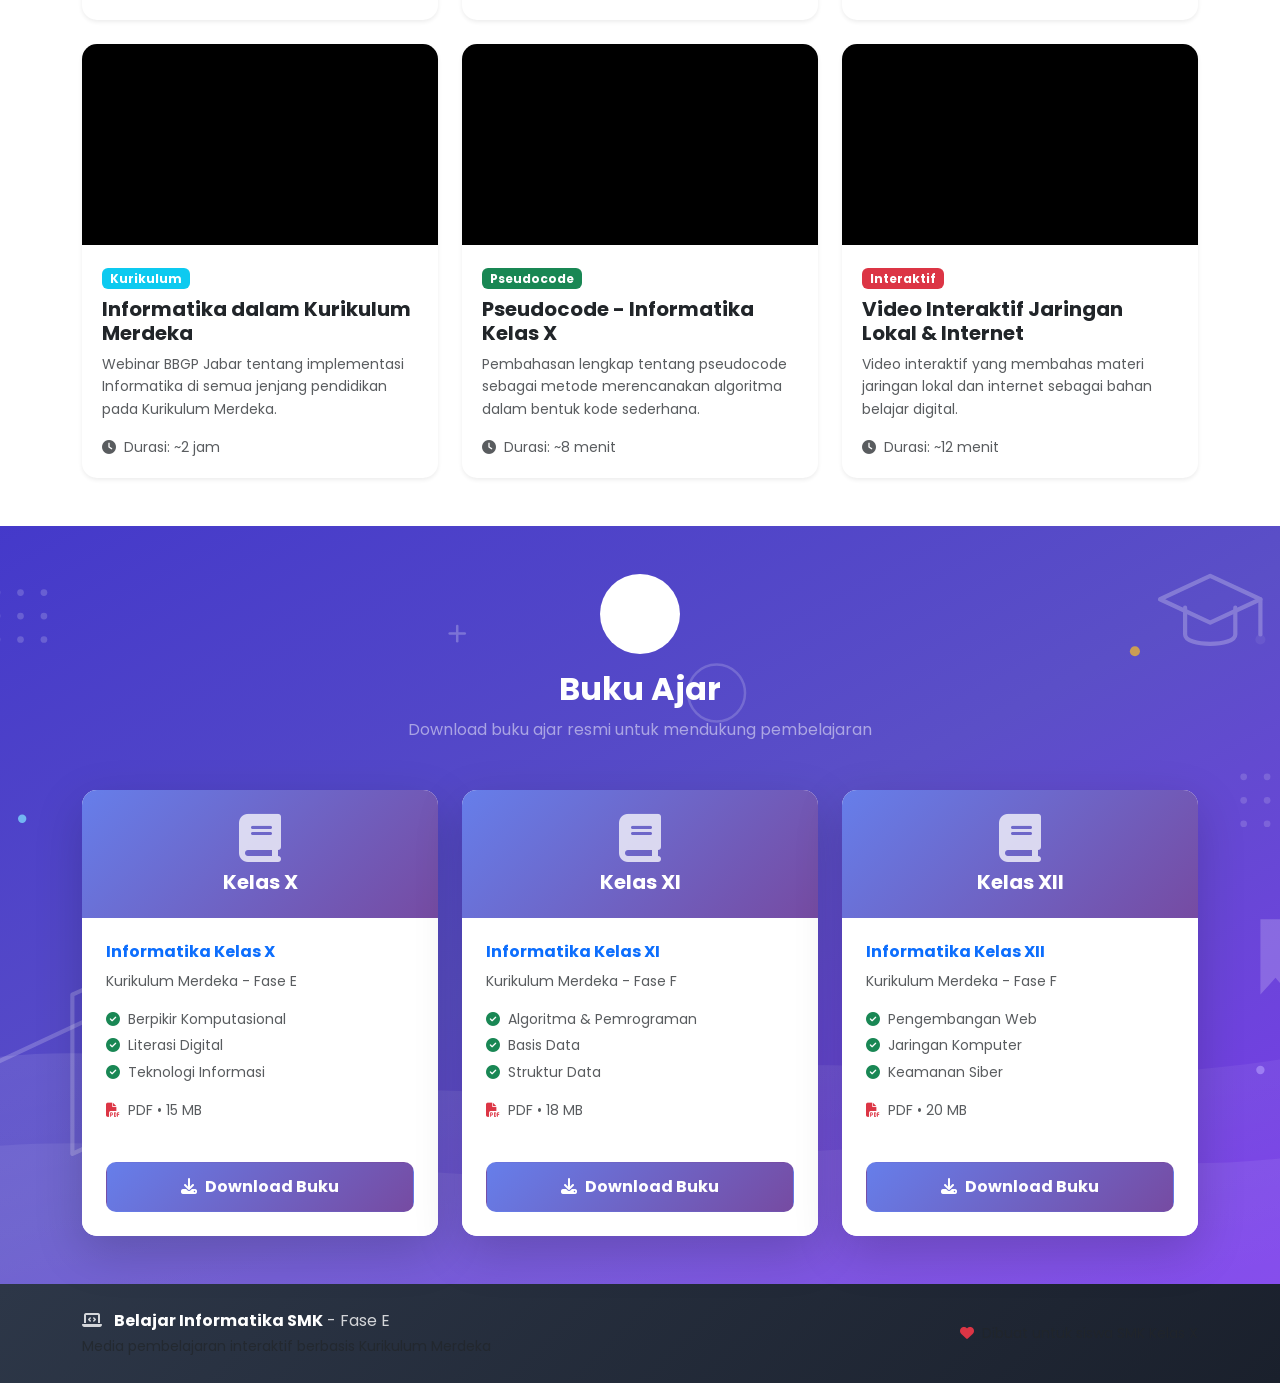
==== commit 398c2021: "Update index.html" ====
--- a/index.html
+++ b/index.html
@@ -65,7 +65,7 @@
                     <div class="hero-icon mb-4">
                         <i class="fas fa-graduation-cap"></i>
                     </div>
-                    <h1 class="display-4 fw-bold mb-3">Belajar Informatika SMK/SMA</h1>
+                    <h1 class="display-4 fw-bold mb-3">Belajar Informatika SMK</h1>
                     <p class="lead mb-4">
                         Media pembelajaran interaktif untuk siswa. Pelajari Berpikir Komputasional 
                         dan Literasi Digital dengan cara yang menyenangkan!
